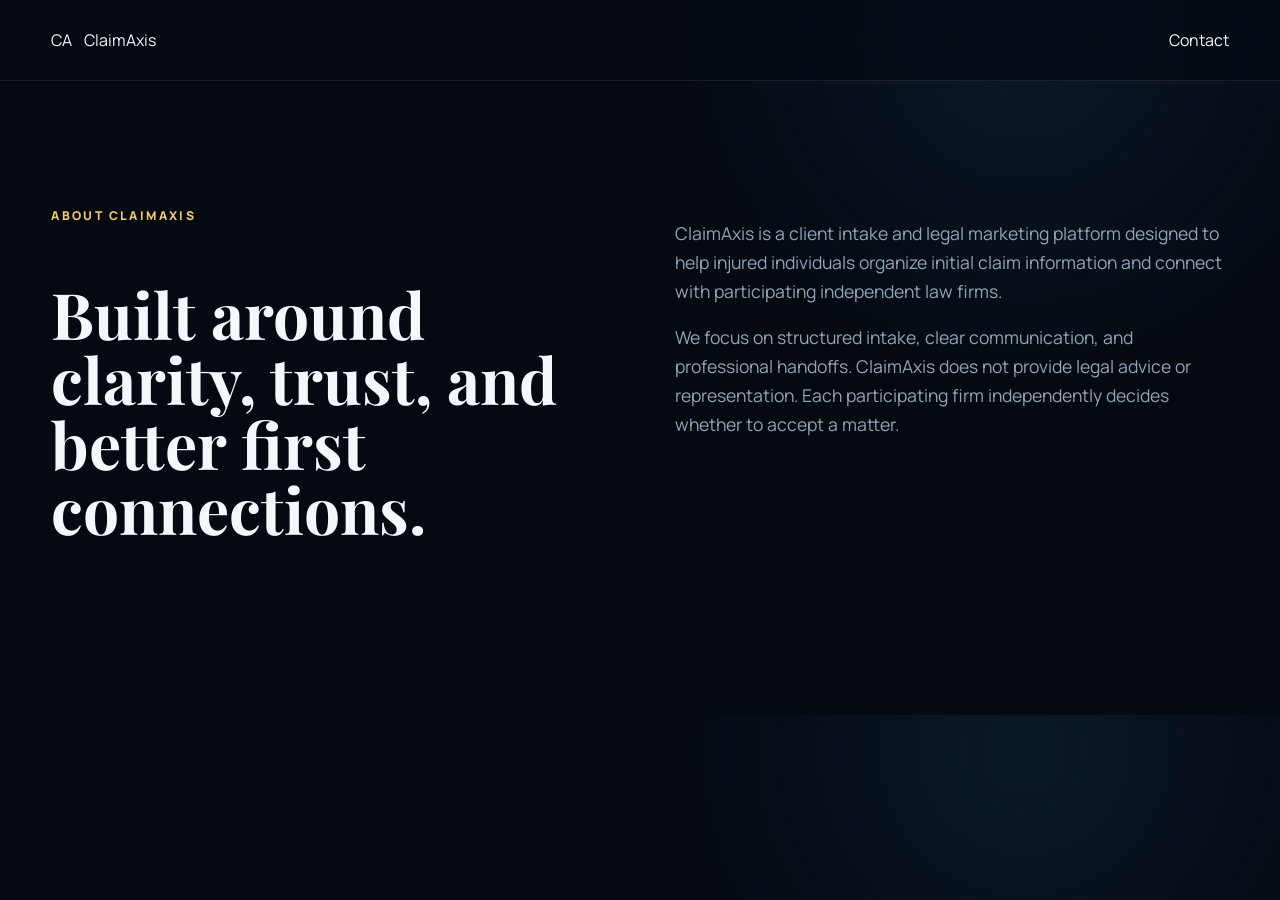
==== about.html @ e6e4d9bd "Add files via upload" ====
<!DOCTYPE html><html lang="en"><head><meta charset="UTF-8"><meta name="viewport" content="width=device-width,initial-scale=1"><title>About | ClaimAxis</title><link rel="icon" href="favicon.svg" type="image/svg+xml"><link href="https://fonts.googleapis.com/css2?family=Manrope:wght@400;500;600;700;800&family=Playfair+Display:wght@600;700&display=swap" rel="stylesheet"><link rel="stylesheet" href="styles.css"></head><body class="inner"><div class="noise"></div><header class="header"><div class="container nav"><a class="brand" href="index.html"><span class="brand-mark">CA</span><span class="brand-name">Claim<span>Axis</span></span></a><div class="nav-actions"><a class="pill" href="contact.html">Contact</a></div></div></header><main><section class="about-hero"><div class="container about-layout"><div class="reveal"><span class="eyebrow">ABOUT CLAIMAXIS</span><h1>Built around clarity, trust, and better first connections.</h1></div><div class="reveal delay-1"><p>ClaimAxis is a client intake and legal marketing platform designed to help injured individuals organize initial claim information and connect with participating independent law firms.</p><p>We focus on structured intake, clear communication, and professional handoffs. ClaimAxis does not provide legal advice or representation. Each participating firm independently decides whether to accept a matter.</p></div></div></section></main><script src="main.js"></script></body></html>
---- styles.css ----
:root{
  --bg:#050a11;
  --bg2:#08131f;
  --panel:#0c1c2d;
  --panel2:#10263d;
  --gold:#c99b45;
  --gold2:#efc979;
  --text:#f4f7fb;
  --muted:#91a4b7;
  --line:rgba(255,255,255,.09);
  --green:#6dd2a4;
  --blue:#6db2ff;
  --purple:#d3a1ff;
}
*{box-sizing:border-box}
html{scroll-behavior:smooth}
body{margin:0;background:var(--bg);color:var(--text);font-family:Manrope,Arial,sans-serif;line-height:1.65;overflow-x:hidden}
a{text-decoration:none;color:inherit}
button,input,select,textarea{font:inherit}
.container{width:min(1180px,92%);margin:auto}
.page-noise{position:fixed;inset:0;pointer-events:none;opacity:.035;z-index:100;background-image:url("data:image/svg+xml,%3Csvg viewBox='0 0 160 160' xmlns='http://www.w3.org/2000/svg'%3E%3Cfilter id='n'%3E%3CfeTurbulence type='fractalNoise' baseFrequency='.8' numOctaves='4' stitchTiles='stitch'/%3E%3C/filter%3E%3Crect width='100%25' height='100%25' filter='url(%23n)' opacity='.75'/%3E%3C/svg%3E")}
.site-header{position:sticky;top:0;z-index:50;background:rgba(5,10,17,.72);backdrop-filter:blur(18px);border-bottom:1px solid var(--line)}
.nav{height:80px;display:flex;align-items:center;justify-content:space-between;gap:24px}
.brand{display:flex;align-items:center;gap:12px}
.brand-symbol{width:44px;height:44px;border-radius:13px;display:grid;place-items:center;background:linear-gradient(145deg,#1b3757,#091521);border:1px solid rgba(239,201,121,.28);color:var(--gold2);font-weight:800;letter-spacing:-1px;box-shadow:0 12px 28px rgba(0,0,0,.3)}
.brand-word{font-size:1.35rem;font-weight:800;letter-spacing:-.6px}
.brand-word span{color:var(--gold2)}
.desktop-nav{display:flex;gap:28px;color:#c4cfdb;font-weight:600}
.desktop-nav a:hover,.text-link:hover{color:var(--gold2)}
.nav-actions{display:flex;align-items:center;gap:18px}
.text-link{color:#cbd5df;font-weight:700}
.pill-btn{padding:11px 17px;border:1px solid rgba(239,201,121,.42);border-radius:999px;color:var(--gold2);font-weight:800}
.hero-v3{position:relative;min-height:850px;display:flex;align-items:center;overflow:hidden;background:
linear-gradient(90deg,rgba(5,10,17,.98),rgba(5,10,17,.74)),
radial-gradient(circle at 78% 18%,rgba(38,91,144,.3),transparent 30%),
radial-gradient(circle at 18% 85%,rgba(201,155,69,.12),transparent 24%)}
.hero-mesh{position:absolute;inset:0;opacity:.18;background-image:linear-gradient(rgba(255,255,255,.03) 1px,transparent 1px),linear-gradient(90deg,rgba(255,255,255,.03) 1px,transparent 1px);background-size:80px 80px;mask-image:linear-gradient(to bottom,black,transparent 90%)}
.hero-line{position:absolute;border-radius:50%;border:1px solid rgba(239,201,121,.12)}
.line-1{width:700px;height:700px;right:-180px;top:70px}
.line-2{width:460px;height:460px;right:-60px;top:190px}
.hero-layout{position:relative;z-index:2;display:grid;grid-template-columns:1.05fr .95fr;gap:65px;align-items:center;padding:100px 0}
.eyebrow{font-size:.76rem;font-weight:800;letter-spacing:2.4px;color:var(--gold2)}
.hero-content h1,.lead-copy h1,.review-copy h1{font-family:"Playfair Display",serif;font-size:clamp(3.6rem,6.5vw,6.4rem);line-height:.98;letter-spacing:-2px;margin:14px 0 26px}
.hero-content p,.lead-copy p,.review-copy p{font-size:1.15rem;color:#b8c6d4;max-width:760px}
.hero-buttons{display:flex;gap:14px;flex-wrap:wrap;margin:30px 0}
.btn{display:inline-flex;align-items:center;justify-content:center;border:0;border-radius:12px;padding:15px 22px;font-weight:800;cursor:pointer;transition:.25s}
.btn:hover{transform:translateY(-3px)}
.btn.gold{background:linear-gradient(135deg,var(--gold),var(--gold2));color:#122035;box-shadow:0 12px 30px rgba(201,155,69,.2)}
.btn.outline{background:rgba(255,255,255,.03);border:1px solid rgba(255,255,255,.14);color:#fff}
.btn.back{background:rgba(255,255,255,.05);color:#d8e2ec}
.full{width:100%}
.hero-trust{display:flex;gap:28px;flex-wrap:wrap;color:#8295a8;font-size:.86rem}
.hero-trust span:before{content:"•";color:var(--gold2);margin-right:8px}
.hero-product{position:relative;min-height:520px;display:grid;place-items:center}
.product-shell{width:min(540px,100%);border-radius:24px;overflow:hidden;background:linear-gradient(180deg,rgba(16,40,65,.96),rgba(7,20,35,.98));border:1px solid rgba(255,255,255,.11);box-shadow:0 45px 100px rgba(0,0,0,.45)}
.product-topbar{display:flex;align-items:center;gap:10px;padding:15px 18px;border-bottom:1px solid var(--line)}
.dot-group{display:flex;gap:6px}.dot-group i{width:8px;height:8px;border-radius:50%;background:#50667c}
.product-topbar span{color:#7f92a5;font-size:.85rem}.product-topbar b{margin-left:auto;font-size:.72rem;color:var(--green);background:rgba(109,210,164,.1);padding:5px 8px;border-radius:999px}
.product-body{padding:24px}
.metric-row{display:grid;grid-template-columns:repeat(3,1fr);gap:12px}
.metric-row article{padding:17px;border:1px solid var(--line);border-radius:14px;background:rgba(255,255,255,.025)}
.metric-row small{display:block;color:#7d91a5}.metric-row strong{display:block;font-size:1.7rem;margin:3px 0}.metric-row span{font-size:.74rem;color:var(--green)}
.chart-panel{margin-top:18px;padding:18px;border:1px solid var(--line);border-radius:14px;background:rgba(255,255,255,.02)}
.chart-head{display:flex;justify-content:space-between;align-items:start}.chart-head small,.chart-head strong{display:block}.chart-head small{color:#7d91a5}.badge{font-size:.7rem;color:var(--gold2);background:rgba(201,155,69,.1);padding:5px 8px;border-radius:999px}
.chart-bars{height:130px;display:flex;align-items:end;gap:10px;margin-top:18px}
.chart-bars i{flex:1;background:linear-gradient(180deg,var(--gold2),rgba(201,155,69,.15));border-radius:8px 8px 2px 2px}
.mini-table{margin-top:18px;border:1px solid var(--line);border-radius:14px;overflow:hidden}
.mini-row{display:grid;grid-template-columns:1.2fr 1fr .8fr;padding:13px 15px;border-bottom:1px solid var(--line);font-size:.86rem}.mini-row:last-child{border-bottom:0}.mini-row.head{background:rgba(255,255,255,.02);color:#6f8397;font-size:.72rem;text-transform:uppercase;letter-spacing:1px}
.status{display:inline-flex;width:max-content;padding:5px 9px;border-radius:999px;font-size:.7rem}.status.blue{background:rgba(109,178,255,.12);color:var(--blue)}.status.gold{background:rgba(239,201,121,.12);color:var(--gold2)}.status.green{background:rgba(109,210,164,.12);color:var(--green)}.status.purple{background:rgba(211,161,255,.12);color:var(--purple)}
.floating-panel{position:absolute;z-index:4;display:flex;align-items:center;gap:12px;padding:14px 17px;border-radius:15px;background:rgba(10,27,45,.9);border:1px solid var(--line);backdrop-filter:blur(16px);box-shadow:0 20px 45px rgba(0,0,0,.35)}
.floating-panel small{display:block;color:#7b8fa3}.floating-panel strong{font-size:.88rem}.fp-1{left:-25px;top:100px}.fp-2{right:-15px;bottom:85px}
.pulse{width:10px;height:10px;border-radius:50%;background:var(--green);box-shadow:0 0 15px var(--green)}.mini-check{width:28px;height:28px;border-radius:50%;display:grid;place-items:center;background:rgba(201,155,69,.13);color:var(--gold2)}
.logo-strip{background:#07111c;border-top:1px solid var(--line);border-bottom:1px solid var(--line)}
.strip-items{display:grid;grid-template-columns:repeat(5,1fr);padding:22px 0}.strip-items span{text-align:center;color:#768a9d;font-size:.74rem;letter-spacing:1.4px;text-transform:uppercase;border-right:1px solid var(--line)}.strip-items span:last-child{border-right:0}
.section{padding:110px 0}
.platform-v3{background:linear-gradient(180deg,#091522,#0b1d2f)}
.process-v3{background:#06101a}
.practice-v3{background:linear-gradient(180deg,#081522,#0b1b2b)}
.section-title{max-width:820px;margin-bottom:55px}.section-title.centered{text-align:center;margin-left:auto;margin-right:auto}.section-title h2,.cta-box h2{font-family:"Playfair Display",serif;font-size:clamp(2.6rem,4.8vw,4.4rem);line-height:1.05;margin:12px 0 18px}.section-title p{color:var(--muted)}
.section-title.split{max-width:none;display:grid;grid-template-columns:1.15fr .85fr;gap:70px;align-items:end}.section-title.split p{margin:0}
.split-paths{display:grid;grid-template-columns:1fr 1fr;gap:24px}
.path-card{position:relative;min-height:430px;border-radius:28px;padding:34px;display:flex;flex-direction:column;justify-content:flex-end;overflow:hidden;border:1px solid var(--line)}
.path-card:before{content:"";position:absolute;inset:0;background:radial-gradient(circle at 75% 5%,rgba(255,255,255,.08),transparent 25%)}
.path-card.injured{background:linear-gradient(145deg,#12304d,#091a2b)}.path-card.firms{background:linear-gradient(145deg,#272118,#111720)}
.path-number{position:absolute;right:30px;top:28px;color:#5f7489}.path-chip{position:absolute;left:30px;top:30px;color:var(--gold2);font-size:.72rem;letter-spacing:2px}.path-card h3{font-family:"Playfair Display",serif;font-size:2.5rem;margin:0 0 12px}.path-card p{color:var(--muted);max-width:540px}.path-card a{color:var(--gold2);font-weight:800;margin-top:15px}.path-card a span{margin-left:5px}
.process-rail{display:grid;grid-template-columns:repeat(4,1fr);gap:18px}.process-rail article{padding:28px;border:1px solid var(--line);border-radius:18px;background:rgba(255,255,255,.02)}.process-rail span{color:var(--gold2);font-size:.72rem;letter-spacing:2px}.process-rail h3{margin:58px 0 10px}.process-rail p{color:var(--muted)}
.practice-cards{display:grid;grid-template-columns:repeat(3,1fr);gap:18px}.practice-cards article{min-height:210px;padding:26px;border:1px solid var(--line);border-radius:18px;background:linear-gradient(180deg,rgba(255,255,255,.025),rgba(255,255,255,.01))}.practice-cards span{color:var(--gold2);font-size:.72rem;letter-spacing:2px}.practice-cards h3{margin:68px 0 8px}.practice-cards p{color:var(--muted);font-size:.92rem}
.final-cta{background:linear-gradient(135deg,#0e2741,#091523)}.cta-box{display:grid;grid-template-columns:1.2fr .8fr;gap:50px;align-items:center}
.site-footer{background:#03070d;border-top:1px solid var(--line);padding:65px 0 22px}.footer-grid{display:grid;grid-template-columns:2fr 1fr 1fr;gap:50px}.footer-grid h4{color:#fff}.footer-grid a{display:block;color:#8396aa;margin:10px 0}.footer-grid p{color:#6f8296;max-width:440px}.footer-bottom{border-top:1px solid var(--line);margin-top:40px;padding-top:18px;display:flex;justify-content:space-between;color:#5f7488;font-size:.85rem}

/* Inner pages */
.inner{background:radial-gradient(circle at 80% 5%,rgba(35,90,144,.18),transparent 28%),#050a11}
.lead-page-v3,.review-page-v3{min-height:100vh}
.lead-hero-v3,.review-hero-v3{position:relative;padding:90px 0}
.lead-glow{position:absolute;width:550px;height:550px;border-radius:50%;background:rgba(37,90,143,.17);filter:blur(100px);right:-150px;top:20px}
.lead-layout,.review-layout{position:relative;display:grid;grid-template-columns:.85fr 1.15fr;gap:65px;align-items:start}
.benefit-list{display:grid;gap:13px;margin:30px 0}.benefit-list div{color:#c0ccd8}.benefit-list span{color:var(--gold2);margin-right:8px}
.contact-card{margin-top:38px;padding:22px;border-left:2px solid var(--gold);background:rgba(255,255,255,.025)}.contact-card small,.contact-card strong,.contact-card a{display:block}.contact-card small{color:#7f93a8}.contact-card a{color:var(--gold2);margin-top:5px}
.form-panel,.wizard-panel{background:linear-gradient(180deg,rgba(15,36,59,.98),rgba(7,22,38,.98));border:1px solid var(--line);border-radius:28px;padding:32px;box-shadow:0 45px 100px rgba(0,0,0,.4)}
.form-kicker{font-size:.72rem;letter-spacing:2px;color:var(--gold2)}.form-panel h2,.form-step h2{font-family:"Playfair Display",serif;font-size:2.25rem;margin:10px 0 24px}
.form-grid{display:grid;grid-template-columns:1fr 1fr;gap:0 15px}
label{display:block;margin-bottom:17px;color:#cbd7e3;font-weight:600}
input,select,textarea{width:100%;margin-top:8px;background:#081726;border:1px solid rgba(255,255,255,.11);color:#fff;border-radius:12px;padding:14px}
input:focus,select:focus,textarea:focus{outline:3px solid rgba(201,155,69,.14);border-color:var(--gold)}
.fine-print{font-size:.76rem;color:#708397}
.success-box{display:none;text-align:center;padding:44px 10px}.success-box>div{width:68px;height:68px;border-radius:50%;display:grid;place-items:center;background:rgba(109,210,164,.12);color:var(--green);font-size:2rem;margin:auto}
.wizard-top{display:flex;justify-content:space-between;align-items:start}.wizard-top small{display:block;color:#7f93a8}.wizard-top strong{display:block}.wizard-top>span{color:var(--gold2);font-weight:800}
.progress{height:8px;background:rgba(255,255,255,.06);border-radius:999px;margin:15px 0 28px;overflow:hidden}.progress i{display:block;height:100%;width:14%;background:linear-gradient(90deg,var(--gold),var(--gold2));transition:.3s}
.form-step{display:none}.form-step.active{display:block}
.choice-grid{display:grid;grid-template-columns:repeat(2,1fr);gap:14px}.choice-grid.two{grid-template-columns:repeat(2,1fr)}.choice-grid input{position:absolute;opacity:0}.choice-grid span{display:block;padding:16px;border:1px solid var(--line);border-radius:13px;text-align:center;background:rgba(255,255,255,.02);cursor:pointer;font-weight:700}.choice-grid input:checked+span{border-color:var(--gold);background:rgba(201,155,69,.11);color:var(--gold2)}
.consent{display:flex;gap:10px;color:#aebdcc;font-size:.9rem}.consent input{width:auto;margin-top:5px}
.wizard-actions{display:flex;justify-content:space-between;gap:12px;margin-top:22px}#prevBtn{visibility:hidden}#submitBtn{display:none;margin-left:auto}

/* Dashboard */
.dashboard{display:grid;grid-template-columns:250px 1fr;min-height:100vh;background:#06101a}
.sidebar{padding:28px 22px;border-right:1px solid var(--line);background:#081522}.sidebar nav{display:grid;gap:8px;margin-top:50px}.sidebar nav a{padding:12px 14px;border-radius:10px;color:#8498ac}.sidebar nav a.active,.sidebar nav a:hover{background:rgba(255,255,255,.05);color:#fff}
.dash-main{padding:38px}.dash-header{display:flex;justify-content:space-between;align-items:center}.dash-header small{color:var(--gold2);letter-spacing:2px}.dash-header h1{margin:5px 0}
.dash-stats{display:grid;grid-template-columns:repeat(4,1fr);gap:16px;margin:30px 0}.dash-stats article{padding:22px;border:1px solid var(--line);border-radius:16px;background:#0b1d30}.dash-stats small,.dash-stats span{display:block;color:#7d92a6}.dash-stats strong{display:block;font-size:2rem;margin:5px 0}
.dash-content{display:grid;grid-template-columns:1.4fr .6fr;gap:18px}.activity-card,.territory-card,.lead-card{padding:24px;border:1px solid var(--line);border-radius:18px;background:#0a1a2b}.dash-card-head{display:flex;justify-content:space-between;align-items:start}.dash-card-head small{color:var(--gold2);letter-spacing:1.5px}.dash-card-head h2{margin:4px 0}.dash-card-head>span{color:#7c91a5}
.big-chart{height:230px;display:flex;align-items:end;gap:14px;margin-top:20px}.big-chart i{flex:1;background:linear-gradient(180deg,var(--gold2),rgba(201,155,69,.12));border-radius:9px 9px 2px 2px}
.territory-list{display:grid;gap:18px;margin-top:25px}.territory-list div{display:flex;justify-content:space-between;padding-bottom:14px;border-bottom:1px solid var(--line)}.territory-list span{color:#8da1b5}.territory-list strong{color:var(--gold2)}
.lead-card{margin-top:18px}.dash-card-head button{background:transparent;border:1px solid var(--line);color:#fff;padding:9px 13px;border-radius:9px}.dash-table{margin-top:15px}.dash-row{display:grid;grid-template-columns:1.2fr 1fr 1fr .8fr .8fr;padding:14px;border-bottom:1px solid var(--line)}.dash-row.head{color:#74899e;font-size:.78rem;text-transform:uppercase;letter-spacing:1px}

/* Motion */
.reveal{opacity:0;transform:translateY(22px);transition:opacity .8s ease,transform .8s ease}.reveal.visible{opacity:1;transform:none}.delay-1{transition-delay:.12s}.delay-2{transition-delay:.24s}.delay-3{transition-delay:.36s}

@media(max-width:900px){
  .desktop-nav{display:none}
  .hero-layout,.lead-layout,.review-layout,.cta-box,.section-title.split{grid-template-columns:1fr}
  .split-paths,.process-rail,.practice-cards{grid-template-columns:repeat(2,1fr)}
  .strip-items{grid-template-columns:repeat(2,1fr)}
  .hero-product{margin-top:20px}
  .dashboard{grid-template-columns:1fr}.sidebar{display:none}.dash-stats{grid-template-columns:repeat(2,1fr)}.dash-content{grid-template-columns:1fr}
}
@media(max-width:620px){
  .nav-actions .text-link{display:none}
  .hero-v3{min-height:auto}.hero-layout{padding-top:70px}
  .hero-content h1,.lead-copy h1,.review-copy h1{font-size:3.15rem}
  .hero-buttons .btn{width:100%}
  .split-paths,.process-rail,.practice-cards,.form-grid,.choice-grid,.choice-grid.two,.footer-grid,.dash-stats{grid-template-columns:1fr}
  .strip-items{grid-template-columns:1fr}.strip-items span{border-right:0;border-bottom:1px solid var(--line);padding:10px}
  .floating-panel{display:none}
  .metric-row{grid-template-columns:1fr}
  .footer-bottom{flex-direction:column;gap:8px}
  .dash-main{padding:20px}.dash-row{grid-template-columns:1.2fr 1fr .8fr}.dash-row span:nth-child(3),.dash-row span:nth-child(5){display:none}
}


/* V4 refinements */
body{background:#050a11}
.cursor-glow{position:fixed;width:260px;height:260px;border-radius:50%;background:rgba(68,129,190,.08);filter:blur(70px);pointer-events:none;z-index:0;transform:translate(-50%,-50%)}
.header{position:sticky;top:0;z-index:50;background:rgba(5,10,17,.72);backdrop-filter:blur(18px);border-bottom:1px solid var(--line)}
.hero{position:relative;min-height:860px;display:flex;align-items:center;overflow:hidden;background:linear-gradient(90deg,rgba(5,10,17,.99),rgba(5,10,17,.76)),radial-gradient(circle at 78% 18%,rgba(38,91,144,.32),transparent 30%),radial-gradient(circle at 18% 85%,rgba(201,155,69,.13),transparent 24%)}
.hero-grid-bg{position:absolute;inset:0;opacity:.16;background-image:linear-gradient(rgba(255,255,255,.03) 1px,transparent 1px),linear-gradient(90deg,rgba(255,255,255,.03) 1px,transparent 1px);background-size:76px 76px;mask-image:linear-gradient(to bottom,black,transparent 90%)}
.orb{position:absolute;border-radius:50%;filter:blur(95px)}.orb-a{width:520px;height:520px;background:rgba(35,90,144,.22);right:-120px;top:90px}.orb-b{width:350px;height:350px;background:rgba(201,155,69,.1);left:-110px;bottom:30px}
.hero-layout{position:relative;z-index:2;display:grid;grid-template-columns:1.05fr .95fr;gap:70px;align-items:center;padding:110px 0}
.dashboard-preview{width:min(550px,100%);border-radius:26px;overflow:hidden;background:linear-gradient(180deg,rgba(16,40,65,.97),rgba(7,20,35,.99));border:1px solid rgba(255,255,255,.12);box-shadow:0 50px 110px rgba(0,0,0,.48)}
.preview-top{display:flex;align-items:center;gap:10px;padding:16px 18px;border-bottom:1px solid var(--line)}.preview-dots{display:flex;gap:6px}.preview-dots i{width:8px;height:8px;border-radius:50%;background:#53687d}.preview-top span{color:#8093a6;font-size:.84rem}.preview-top b{margin-left:auto;color:var(--green);font-size:.7rem;background:rgba(109,210,164,.1);padding:5px 8px;border-radius:999px}
.preview-body{padding:24px}.stats{display:grid;grid-template-columns:repeat(3,1fr);gap:12px}.stats article{padding:17px;border:1px solid var(--line);border-radius:14px;background:rgba(255,255,255,.025)}.stats small{display:block;color:#7d91a5}.stats strong{display:block;font-size:1.75rem;margin:3px 0}.stats span{font-size:.72rem;color:var(--green)}
.analytics-card{margin-top:18px;padding:18px;border:1px solid var(--line);border-radius:14px;background:rgba(255,255,255,.02)}.analytics-head{display:flex;justify-content:space-between}.analytics-head small,.analytics-head strong{display:block}.analytics-head small{color:#7d91a5}.analytics-head span{color:var(--gold2);font-size:.7rem;background:rgba(201,155,69,.1);padding:5px 8px;border-radius:999px}
.bars{height:130px;display:flex;align-items:end;gap:10px;margin-top:18px}.bars i{flex:1;background:linear-gradient(180deg,var(--gold2),rgba(201,155,69,.15));border-radius:8px 8px 2px 2px;animation:barRise 1.1s ease both}
@keyframes barRise{from{height:0}}
.preview-table{margin-top:18px;border:1px solid var(--line);border-radius:14px;overflow:hidden}.p-row{display:grid;grid-template-columns:1.2fr 1fr .8fr;padding:13px 15px;border-bottom:1px solid var(--line);font-size:.85rem}.p-row:last-child{border-bottom:0}.p-row.head{background:rgba(255,255,255,.02);color:#6f8397;font-size:.7rem;text-transform:uppercase;letter-spacing:1px}
.trust-strip{background:#07111c;border-top:1px solid var(--line);border-bottom:1px solid var(--line)}.trust-grid{display:grid;grid-template-columns:repeat(5,1fr);padding:22px 0}.trust-grid span{text-align:center;color:#768a9d;font-size:.72rem;letter-spacing:1.3px;text-transform:uppercase;border-right:1px solid var(--line)}.trust-grid span:last-child{border-right:0}
.proof-section{background:#06101a}.proof-grid{display:grid;grid-template-columns:1fr 1fr;gap:60px;align-items:center}.proof-copy h2{font-family:"Playfair Display",serif;font-size:clamp(2.5rem,4vw,4rem);line-height:1.05}.proof-copy p{color:var(--muted);margin-bottom:28px}.proof-stack{display:grid;grid-template-columns:1fr 1fr;gap:16px}.proof-stack article{padding:24px;border:1px solid var(--line);border-radius:18px;background:linear-gradient(180deg,rgba(255,255,255,.03),rgba(255,255,255,.015))}.proof-stack small{display:block;color:#7e92a6}.proof-stack strong{display:block;margin-top:7px}
.about-hero,.contact-hero{padding:120px 0;min-height:70vh;display:flex;align-items:center}.about-layout,.contact-layout{display:grid;grid-template-columns:1fr 1fr;gap:70px}.about-layout h1,.contact-layout h1{font-family:"Playfair Display",serif;font-size:clamp(3rem,5vw,5.3rem);line-height:1.02}.about-layout p,.contact-layout p{color:var(--muted);font-size:1.1rem}.contact-panel{padding:30px;border:1px solid var(--line);border-radius:20px;background:linear-gradient(180deg,rgba(255,255,255,.035),rgba(255,255,255,.015))}.contact-panel small,.contact-panel strong,.contact-panel a{display:block}.contact-panel a{font-size:1.25rem;color:var(--gold2);margin-top:6px}.contact-panel hr{border:0;border-top:1px solid var(--line);margin:25px 0}
@media(max-width:900px){.hero-layout,.proof-grid,.about-layout,.contact-layout{grid-template-columns:1fr}.proof-stack{grid-template-columns:1fr 1fr}}
@media(max-width:620px){.trust-grid{grid-template-columns:1fr}.trust-grid span{border-right:0;border-bottom:1px solid var(--line);padding:10px}.stats{grid-template-columns:1fr}.proof-stack{grid-template-columns:1fr}}
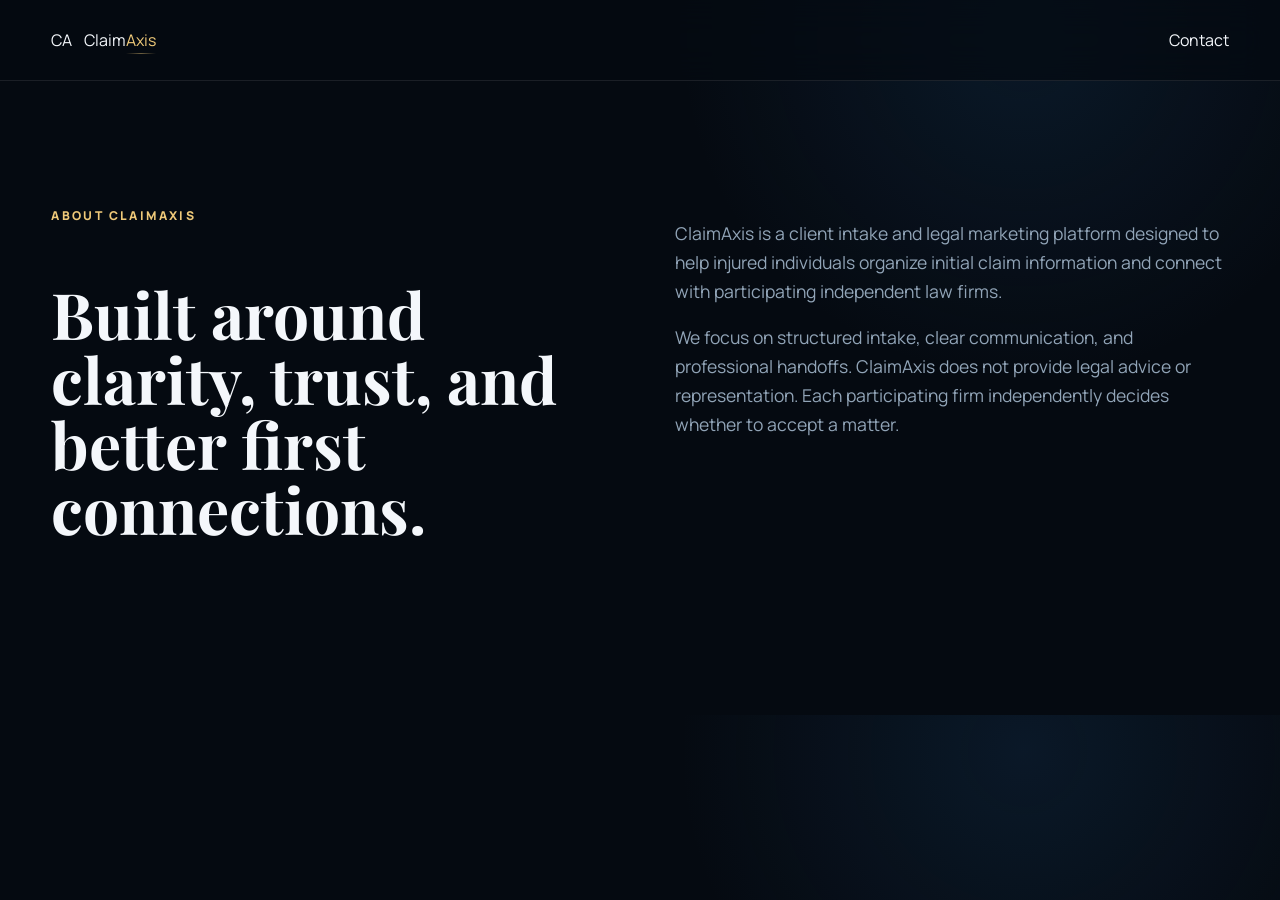
==== commit 37b83208: "Add files via upload" ====
--- a/about.html
+++ b/about.html
@@ -1 +1,16 @@
-<!DOCTYPE html><html lang="en"><head><meta charset="UTF-8"><meta name="viewport" content="width=device-width,initial-scale=1"><title>About | ClaimAxis</title><link rel="icon" href="favicon.svg" type="image/svg+xml"><link href="https://fonts.googleapis.com/css2?family=Manrope:wght@400;500;600;700;800&family=Playfair+Display:wght@600;700&display=swap" rel="stylesheet"><link rel="stylesheet" href="styles.css"></head><body class="inner"><div class="noise"></div><header class="header"><div class="container nav"><a class="brand" href="index.html"><span class="brand-mark">CA</span><span class="brand-name">Claim<span>Axis</span></span></a><div class="nav-actions"><a class="pill" href="contact.html">Contact</a></div></div></header><main><section class="about-hero"><div class="container about-layout"><div class="reveal"><span class="eyebrow">ABOUT CLAIMAXIS</span><h1>Built around clarity, trust, and better first connections.</h1></div><div class="reveal delay-1"><p>ClaimAxis is a client intake and legal marketing platform designed to help injured individuals organize initial claim information and connect with participating independent law firms.</p><p>We focus on structured intake, clear communication, and professional handoffs. ClaimAxis does not provide legal advice or representation. Each participating firm independently decides whether to accept a matter.</p></div></div></section></main><script src="main.js"></script></body></html>+<!DOCTYPE html><html lang="en"><head><meta charset="UTF-8"><meta name="viewport" content="width=device-width,initial-scale=1"><title>About | ClaimAxis</title><link rel="icon" href="favicon.svg" type="image/svg+xml"><link href="https://fonts.googleapis.com/css2?family=Manrope:wght@400;500;600;700;800&family=Playfair+Display:wght@600;700&display=swap" rel="stylesheet"><link rel="stylesheet" href="styles.css"><!-- Meta Pixel Code -->
+<script>
+!function(f,b,e,v,n,t,s)
+{if(f.fbq)return;n=f.fbq=function(){n.callMethod?
+n.callMethod.apply(n,arguments):n.queue.push(arguments)};
+if(!f._fbq)f._fbq=n;n.push=n;n.loaded=!0;n.version='2.0';
+n.queue=[];t=b.createElement(e);t.async=!0;
+t.src=v;s=b.getElementsByTagName(e)[0];
+s.parentNode.insertBefore(t,s)}(window, document,'script',
+'https://connect.facebook.net/en_US/fbevents.js');
+fbq('init','3278537975653193');
+fbq('track','PageView');
+</script>
+<noscript><img height="1" width="1" style="display:none" src="https://www.facebook.com/tr?id=3278537975653193&ev=PageView&noscript=1"/></noscript>
+<!-- End Meta Pixel Code -->
+</head><body class="inner"><div class="noise"></div><header class="header"><div class="container nav"><a class="brand" href="index.html"><span class="brand-mark">CA</span><span class="brand-name">Claim<span>Axis</span></span></a><div class="nav-actions"><a class="pill" href="contact.html">Contact</a></div></div></header><main><section class="about-hero"><div class="container about-layout"><div class="reveal"><span class="eyebrow">ABOUT CLAIMAXIS</span><h1>Built around clarity, trust, and better first connections.</h1></div><div class="reveal delay-1"><p>ClaimAxis is a client intake and legal marketing platform designed to help injured individuals organize initial claim information and connect with participating independent law firms.</p><p>We focus on structured intake, clear communication, and professional handoffs. ClaimAxis does not provide legal advice or representation. Each participating firm independently decides whether to accept a matter.</p></div></div></section></main><script src="main.js"></script></body></html>
--- a/styles.css
+++ b/styles.css
@@ -167,3 +167,870 @@
 .about-hero,.contact-hero{padding:120px 0;min-height:70vh;display:flex;align-items:center}.about-layout,.contact-layout{display:grid;grid-template-columns:1fr 1fr;gap:70px}.about-layout h1,.contact-layout h1{font-family:"Playfair Display",serif;font-size:clamp(3rem,5vw,5.3rem);line-height:1.02}.about-layout p,.contact-layout p{color:var(--muted);font-size:1.1rem}.contact-panel{padding:30px;border:1px solid var(--line);border-radius:20px;background:linear-gradient(180deg,rgba(255,255,255,.035),rgba(255,255,255,.015))}.contact-panel small,.contact-panel strong,.contact-panel a{display:block}.contact-panel a{font-size:1.25rem;color:var(--gold2);margin-top:6px}.contact-panel hr{border:0;border-top:1px solid var(--line);margin:25px 0}
 @media(max-width:900px){.hero-layout,.proof-grid,.about-layout,.contact-layout{grid-template-columns:1fr}.proof-stack{grid-template-columns:1fr 1fr}}
 @media(max-width:620px){.trust-grid{grid-template-columns:1fr}.trust-grid span{border-right:0;border-bottom:1px solid var(--line);padding:10px}.stats{grid-template-columns:1fr}.proof-stack{grid-template-columns:1fr}}
+
+
+/* =========================
+   V5 MOBILE-FIRST REFINEMENTS
+   ========================= */
+.menu-toggle{
+  display:none;
+  width:44px;
+  height:44px;
+  padding:10px;
+  border:1px solid var(--line);
+  border-radius:12px;
+  background:rgba(255,255,255,.035);
+  cursor:pointer;
+}
+.menu-toggle span{
+  display:block;
+  height:2px;
+  margin:5px 0;
+  background:#fff;
+  border-radius:99px;
+  transition:.25s ease;
+}
+.menu-toggle.active span:nth-child(1){transform:translateY(7px) rotate(45deg)}
+.menu-toggle.active span:nth-child(2){opacity:0}
+.menu-toggle.active span:nth-child(3){transform:translateY(-7px) rotate(-45deg)}
+
+.mobile-menu{
+  position:fixed;
+  top:80px;
+  left:0;
+  right:0;
+  z-index:49;
+  padding:18px 4% 24px;
+  background:rgba(5,10,17,.98);
+  backdrop-filter:blur(20px);
+  border-bottom:1px solid var(--line);
+  transform:translateY(-120%);
+  opacity:0;
+  pointer-events:none;
+  transition:.3s ease;
+}
+.mobile-menu.open{
+  transform:translateY(0);
+  opacity:1;
+  pointer-events:auto;
+}
+.mobile-menu>a{
+  display:block;
+  padding:15px 4px;
+  border-bottom:1px solid var(--line);
+  color:#dce5ee;
+  font-weight:700;
+}
+.mobile-menu-actions{
+  display:grid;
+  grid-template-columns:1fr 1fr;
+  gap:12px;
+  margin-top:18px;
+}
+
+@media(max-width:900px){
+  .nav{height:72px}
+  .header{min-height:72px}
+  .mobile-menu{top:72px}
+  .nav-links{display:none!important}
+  .menu-toggle{display:block}
+  .desktop-pill{display:none}
+  .brand-word{font-size:1.15rem}
+  .brand-mark{width:40px;height:40px}
+
+  .hero{min-height:auto}
+  .hero-layout{
+    grid-template-columns:1fr;
+    gap:42px;
+    padding:76px 0 72px;
+  }
+  .hero-copy{
+    text-align:left;
+  }
+  .hero-copy h1{
+    font-size:clamp(3rem,11vw,4.8rem);
+    line-height:1.02;
+    letter-spacing:-1.4px;
+  }
+  .hero-copy p{
+    font-size:1.05rem;
+    line-height:1.75;
+  }
+  .hero-product{
+    min-height:auto;
+    width:100%;
+  }
+  .dashboard-preview{
+    width:100%;
+    transform:none;
+  }
+  .float-card{display:none!important}
+
+  .trust-row{
+    display:grid;
+    grid-template-columns:1fr;
+    gap:8px;
+    margin-top:22px;
+  }
+  .trust-row span{
+    display:flex;
+    align-items:center;
+  }
+  .hero-actions{
+    display:grid;
+    grid-template-columns:1fr 1fr;
+    width:100%;
+  }
+  .hero-actions .btn{width:100%}
+
+  .section{padding:82px 0}
+  .paths,
+  .process,
+  .practice-grid,
+  .proof-grid,
+  .cta-box,
+  .footer-grid{
+    grid-template-columns:1fr!important;
+  }
+  .path-card{min-height:360px}
+  .section-heading.split{
+    grid-template-columns:1fr!important;
+    gap:18px;
+  }
+  .proof-stack{grid-template-columns:1fr 1fr}
+  .cta-box{gap:24px}
+  .cta-box .hero-actions{margin:0}
+}
+
+@media(max-width:620px){
+  .container{width:min(92%, 680px)}
+  .nav-actions .text-link{display:none}
+  .hero-layout{padding-top:56px}
+  .hero-copy h1{
+    font-size:2.85rem;
+    line-height:1.05;
+    margin-top:16px;
+  }
+  .eyebrow{
+    font-size:.68rem;
+    letter-spacing:2px;
+  }
+  .hero-actions{
+    grid-template-columns:1fr;
+  }
+  .hero-actions .btn{
+    min-height:58px;
+    font-size:1rem;
+  }
+  .trust-row{
+    font-size:.92rem;
+    line-height:1.5;
+  }
+
+  .preview-body{padding:16px}
+  .preview-top{padding:13px 14px}
+  .preview-top span{font-size:.75rem}
+  .stats{grid-template-columns:repeat(3,1fr)!important;gap:8px}
+  .stats article{padding:12px 9px}
+  .stats small{font-size:.66rem}
+  .stats strong{font-size:1.35rem}
+  .stats span{font-size:.6rem}
+  .analytics-card{padding:14px}
+  .bars{height:105px;gap:7px}
+  .p-row{font-size:.72rem;padding:11px 10px}
+  .p-row.head{font-size:.62rem}
+
+  .trust-grid{grid-template-columns:1fr 1fr!important}
+  .trust-grid span{
+    border-bottom:1px solid var(--line);
+    border-right:0!important;
+    padding:13px 6px;
+    font-size:.63rem;
+  }
+
+  .section-heading h2,
+  .cta-box h2,
+  .proof-copy h2{
+    font-size:2.35rem;
+  }
+  .path-card{
+    min-height:325px;
+    padding:26px;
+  }
+  .path-card h3{font-size:2rem}
+  .process article{min-height:220px}
+  .practice-grid article{min-height:190px}
+  .proof-stack{grid-template-columns:1fr}
+  .mobile-menu-actions{grid-template-columns:1fr}
+  .footer-bottom{flex-direction:column;gap:8px}
+}
+
+
+/* =========================
+   V6 SAAS EXPERIENCE
+   ========================= */
+.logo-premium{
+  position:relative;
+  display:flex;
+  align-items:center;
+  justify-content:center;
+  gap:1px;
+  overflow:hidden;
+}
+.logo-premium b{font-size:.72rem;letter-spacing:-1px}
+.axis-line{
+  position:absolute;
+  width:2px;
+  height:28px;
+  background:linear-gradient(180deg,transparent,var(--gold2),transparent);
+  transform:rotate(22deg);
+  opacity:.8;
+}
+.hero-v6:after{
+  content:"";
+  position:absolute;
+  inset:auto 0 0;
+  height:160px;
+  background:linear-gradient(transparent,#07111c);
+  pointer-events:none;
+}
+.moving-beam{
+  position:absolute;
+  width:420px;
+  height:1px;
+  background:linear-gradient(90deg,transparent,rgba(239,201,121,.5),transparent);
+  filter:blur(.2px);
+  opacity:.3;
+  animation:beamMove 10s linear infinite;
+}
+.beam-a{top:27%;left:-20%;transform:rotate(-8deg)}
+.beam-b{bottom:24%;right:-20%;transform:rotate(10deg);animation-delay:-4s}
+@keyframes beamMove{
+  0%{transform:translateX(-10%) rotate(-8deg)}
+  50%{transform:translateX(160%) rotate(-8deg)}
+  100%{transform:translateX(-10%) rotate(-8deg)}
+}
+.dashboard-preview-v6{transform:perspective(1200px) rotateY(-5deg) rotateX(1deg)}
+.live-feed{
+  margin-top:18px;
+  padding:17px;
+  border:1px solid var(--line);
+  border-radius:14px;
+  background:rgba(255,255,255,.02);
+}
+.feed-head{display:flex;justify-content:space-between;align-items:start;margin-bottom:12px}
+.feed-head small,.feed-head strong{display:block}
+.feed-head small{color:#73889d}
+.demo-pill{font-size:.65rem;color:var(--gold2);padding:5px 8px;border-radius:999px;background:rgba(201,155,69,.1)}
+.feed-list{display:grid;gap:8px}
+.feed-item{
+  display:grid;
+  grid-template-columns:auto 1fr auto;
+  gap:10px;
+  align-items:center;
+  padding:10px;
+  border-radius:10px;
+  background:rgba(255,255,255,.018);
+  opacity:.55;
+  transition:.3s;
+}
+.feed-item.active{opacity:1;background:rgba(255,255,255,.045)}
+.feed-item small{display:block;color:#7c90a4;font-size:.72rem}
+.feed-item strong{font-size:.78rem}
+.feed-item time{font-size:.68rem;color:#6f8397}
+.feed-dot{width:9px;height:9px;border-radius:50%}
+.feed-dot.blue{background:var(--blue);box-shadow:0 0 12px var(--blue)}
+.feed-dot.gold{background:var(--gold2);box-shadow:0 0 12px var(--gold2)}
+.feed-dot.green{background:var(--green);box-shadow:0 0 12px var(--green)}
+
+.command-section{background:linear-gradient(180deg,#07111c,#091725)}
+.command-grid{display:grid;grid-template-columns:.8fr 1.2fr;gap:65px;align-items:center}
+.command-copy h2{
+  font-family:"Playfair Display",serif;
+  font-size:clamp(2.6rem,4.7vw,4.5rem);
+  line-height:1.05;
+  margin:12px 0 18px;
+}
+.command-copy>p{color:var(--muted);font-size:1.05rem}
+.command-points{display:grid;gap:12px;margin-top:28px}
+.command-points div{
+  display:grid;
+  grid-template-columns:auto 1fr;
+  gap:0 14px;
+  padding:16px;
+  border:1px solid var(--line);
+  border-radius:14px;
+  background:rgba(255,255,255,.02);
+}
+.command-points span{grid-row:1/3;color:var(--gold2);font-size:.72rem;letter-spacing:1px}
+.command-points strong{font-size:.95rem}
+.command-points small{color:#7d91a5}
+
+.command-window{
+  display:grid;
+  grid-template-columns:62px 1fr;
+  border-radius:24px;
+  overflow:hidden;
+  border:1px solid var(--line);
+  background:linear-gradient(180deg,#0d2034,#081522);
+  box-shadow:0 40px 90px rgba(0,0,0,.38);
+}
+.command-sidebar{
+  display:flex;
+  flex-direction:column;
+  align-items:center;
+  gap:20px;
+  padding:18px 0;
+  border-right:1px solid var(--line);
+  background:rgba(255,255,255,.018);
+}
+.command-logo{
+  width:34px;height:34px;border-radius:10px;display:grid;place-items:center;
+  background:linear-gradient(145deg,#173554,#081521);
+  color:var(--gold2);font-size:.68rem;font-weight:800;
+  border:1px solid rgba(239,201,121,.25)
+}
+.command-sidebar i{width:18px;height:18px;border-radius:6px;background:rgba(255,255,255,.06)}
+.command-sidebar i.active{background:rgba(239,201,121,.2);box-shadow:0 0 0 1px rgba(239,201,121,.25)}
+.command-main{padding:23px}
+.command-head{display:flex;justify-content:space-between;align-items:start}
+.command-head small,.command-head strong{display:block}
+.command-head small{color:#758a9f;letter-spacing:1.2px;font-size:.68rem}
+.command-head span{font-size:.68rem;color:var(--gold2);background:rgba(201,155,69,.1);padding:5px 8px;border-radius:999px}
+.command-stats{display:grid;grid-template-columns:repeat(4,1fr);gap:10px;margin:20px 0}
+.command-stats article{padding:13px;border-radius:12px;border:1px solid var(--line);background:rgba(255,255,255,.02)}
+.command-stats small{display:block;color:#75899d;font-size:.68rem}
+.command-stats strong{font-size:1.35rem}
+.command-table{border:1px solid var(--line);border-radius:13px;overflow:hidden}
+.command-row{display:grid;grid-template-columns:1fr 1fr .7fr;padding:12px 13px;border-bottom:1px solid var(--line);font-size:.78rem}
+.command-row:last-child{border-bottom:0}
+.command-row.head{font-size:.65rem;text-transform:uppercase;letter-spacing:1px;color:#71869b;background:rgba(255,255,255,.02)}
+
+.crm-preview-badge{
+  display:inline-flex;
+  margin:8px 0 4px;
+  padding:6px 9px;
+  border-radius:999px;
+  background:rgba(109,178,255,.1);
+  color:var(--blue);
+  font-size:.7rem;
+  font-weight:700;
+}
+.firm-summary{
+  display:grid;
+  grid-template-columns:repeat(3,1fr);
+  gap:8px;
+  margin:18px 0;
+}
+.firm-summary div{
+  padding:12px;
+  border:1px solid var(--line);
+  border-radius:12px;
+  background:rgba(255,255,255,.02);
+}
+.firm-summary small,.firm-summary strong{display:block}
+.firm-summary small{color:#75899d;font-size:.65rem}
+.firm-summary strong{font-size:.77rem;margin-top:3px}
+
+.footer-v6{position:relative;overflow:hidden}
+.footer-v6:before{
+  content:"";
+  position:absolute;
+  width:420px;height:420px;border-radius:50%;
+  background:rgba(35,90,144,.12);
+  filter:blur(100px);
+  right:-180px;top:-180px;
+}
+.footer-badges{display:flex;gap:8px;flex-wrap:wrap;margin-top:16px}
+.footer-badges span{
+  font-size:.68rem;
+  color:#8599ad;
+  border:1px solid var(--line);
+  border-radius:999px;
+  padding:6px 9px;
+}
+
+@media(max-width:900px){
+  .command-grid{grid-template-columns:1fr}
+  .dashboard-preview-v6{transform:none}
+}
+@media(max-width:620px){
+  .command-window{grid-template-columns:48px 1fr}
+  .command-main{padding:15px}
+  .command-stats{grid-template-columns:repeat(2,1fr)}
+  .command-row{grid-template-columns:1fr 1fr .75fr;font-size:.68rem;padding:10px 8px}
+  .firm-summary{grid-template-columns:1fr}
+  .live-feed{padding:13px}
+}
+
+
+/* =========================
+   V7 IDENTITY + HERO REFINEMENT
+   ========================= */
+
+.logo-signature{
+  width:48px;
+  height:48px;
+  border-radius:15px;
+  display:grid;
+  place-items:center;
+  background:
+    linear-gradient(145deg,rgba(28,62,96,.98),rgba(6,18,31,.98));
+  border:1px solid rgba(239,201,121,.28);
+  box-shadow:
+    inset 0 1px 0 rgba(255,255,255,.05),
+    0 14px 32px rgba(0,0,0,.32);
+  overflow:hidden;
+}
+.logo-signature svg{
+  width:34px;
+  height:34px;
+  overflow:visible;
+}
+.logo-signature path{
+  fill:none;
+  stroke:var(--gold2);
+  stroke-width:3.1;
+  stroke-linecap:round;
+  stroke-linejoin:round;
+}
+.logo-signature path:nth-child(2){
+  stroke:rgba(255,255,255,.72);
+  stroke-width:2.2;
+}
+.logo-signature path:nth-child(3){
+  stroke:rgba(239,201,121,.9);
+  stroke-width:2.4;
+}
+
+.brand-lockup{
+  display:grid;
+  line-height:1;
+  gap:5px;
+}
+.brand-lockup .brand-name{
+  font-size:1.32rem;
+  font-weight:800;
+  letter-spacing:-.8px;
+}
+.brand-lockup small{
+  font-size:.54rem;
+  letter-spacing:2.2px;
+  color:#72869a;
+  font-weight:800;
+}
+.brand-name span{
+  position:relative;
+  color:var(--gold2);
+}
+.brand-name span:after{
+  content:"";
+  position:absolute;
+  left:0;
+  right:0;
+  bottom:-3px;
+  height:1px;
+  background:linear-gradient(90deg,transparent,var(--gold2),transparent);
+  opacity:.45;
+}
+
+.hero-title-v7{
+  display:grid;
+  gap:3px;
+  margin:20px 0 25px!important;
+  letter-spacing:0!important;
+}
+.hero-line-small{
+  font-family:Manrope,Arial,sans-serif;
+  font-size:clamp(2.1rem,4.4vw,4.3rem);
+  font-weight:700;
+  line-height:1.08;
+  letter-spacing:-1.5px;
+  color:#f4f7fb;
+}
+.hero-line-serif{
+  font-family:"Playfair Display",Georgia,serif;
+  font-size:clamp(3.7rem,7.4vw,7.3rem);
+  font-weight:600;
+  line-height:.96;
+  letter-spacing:-2.2px;
+  color:#fff;
+  text-wrap:balance;
+}
+.hero-line-accent{
+  width:max-content;
+  max-width:100%;
+  margin-top:10px;
+  font-family:Manrope,Arial,sans-serif;
+  font-size:clamp(1.55rem,3vw,2.8rem);
+  line-height:1.1;
+  font-weight:800;
+  letter-spacing:-.8px;
+  background:linear-gradient(90deg,var(--gold2),#fff1c1 45%,var(--gold));
+  -webkit-background-clip:text;
+  background-clip:text;
+  color:transparent;
+}
+.hero-sub-v7{
+  max-width:670px!important;
+  font-size:1.08rem!important;
+  line-height:1.75!important;
+  color:#aebdcb!important;
+}
+.hero-copy .eyebrow{
+  display:inline-flex;
+  align-items:center;
+  gap:10px;
+}
+.hero-copy .eyebrow:before{
+  content:"";
+  width:30px;
+  height:1px;
+  background:linear-gradient(90deg,var(--gold2),transparent);
+}
+
+@media(max-width:900px){
+  .brand-lockup small{display:none}
+  .logo-signature{width:44px;height:44px}
+  .brand-lockup .brand-name{font-size:1.2rem}
+
+  .hero-title-v7{
+    gap:5px;
+    margin-top:18px!important;
+  }
+  .hero-line-small{
+    font-size:2rem;
+    line-height:1.1;
+  }
+  .hero-line-serif{
+    font-size:3.45rem;
+    line-height:.98;
+    letter-spacing:-1.4px;
+  }
+  .hero-line-accent{
+    font-size:1.55rem;
+    margin-top:8px;
+  }
+}
+
+@media(max-width:620px){
+  .logo-signature{
+    width:42px;
+    height:42px;
+    border-radius:13px;
+  }
+  .logo-signature svg{width:30px;height:30px}
+  .brand-lockup .brand-name{font-size:1.14rem}
+
+  .hero-copy .eyebrow{
+    font-size:.65rem;
+    letter-spacing:1.8px;
+  }
+  .hero-title-v7{
+    margin:20px 0 22px!important;
+  }
+  .hero-line-small{
+    font-size:1.7rem;
+    line-height:1.12;
+    letter-spacing:-.8px;
+  }
+  .hero-line-serif{
+    font-size:3.15rem;
+    line-height:.96;
+    letter-spacing:-1.25px;
+  }
+  .hero-line-accent{
+    font-size:1.35rem;
+    line-height:1.15;
+  }
+  .hero-sub-v7{
+    font-size:1rem!important;
+    line-height:1.7!important;
+  }
+}
+
+
+/* D1 Phase 2 */
+.submission-reference{
+  color:var(--gold2);
+  font-weight:800;
+  letter-spacing:.5px;
+  margin-top:16px;
+}
+button:disabled{opacity:.65;cursor:wait}
+
+.dashboard-real .sidebar nav button{
+  width:100%;
+  border:0;
+  text-align:left;
+  font:inherit;
+  cursor:pointer;
+  padding:12px 14px;
+  border-radius:10px;
+  color:#8498ac;
+  background:transparent;
+}
+.dashboard-real .sidebar nav button.active,
+.dashboard-real .sidebar nav button:hover{
+  background:rgba(255,255,255,.05);
+  color:#fff;
+}
+.sidebar-logout{
+  margin-top:auto;
+  width:100%;
+  padding:11px;
+  border:1px solid var(--line);
+  border-radius:10px;
+  background:transparent;
+  color:#91a4b7;
+}
+.admin-login{
+  position:fixed;
+  inset:0;
+  z-index:200;
+  display:grid;
+  place-items:center;
+  padding:20px;
+  background:
+    radial-gradient(circle at 75% 15%,rgba(35,90,144,.2),transparent 30%),
+    #050a11;
+}
+.admin-login-card{
+  width:min(440px,100%);
+  padding:32px;
+  border:1px solid var(--line);
+  border-radius:24px;
+  background:linear-gradient(180deg,#0e2238,#071522);
+  box-shadow:0 40px 100px rgba(0,0,0,.5);
+}
+.admin-login-card h1{margin:30px 0 8px}
+.admin-login-card p,.admin-login-card small{color:#8296aa}
+.admin-login-card input{margin:18px 0 12px}
+
+.lead-tools input{width:min(310px,70vw);margin:0}
+.dashboard-message{color:#8ea2b6;margin:14px 0}
+.lead-row-button{
+  width:100%;
+  border:0;
+  color:inherit;
+  background:transparent;
+  text-align:left;
+  font:inherit;
+  cursor:pointer;
+}
+.lead-row-button:hover{background:rgba(255,255,255,.025)}
+.lead-row-button span:first-child strong,
+.lead-row-button span:first-child small{display:block}
+.lead-row-button span:first-child small{color:#70859a;font-size:.68rem}
+
+.lead-modal{
+  position:fixed;
+  inset:0;
+  z-index:300;
+  display:none;
+}
+.lead-modal.open{display:block}
+.lead-modal-backdrop{
+  position:absolute;
+  inset:0;
+  background:rgba(0,0,0,.72);
+  backdrop-filter:blur(8px);
+}
+.lead-modal-panel{
+  position:absolute;
+  top:0;right:0;
+  height:100%;
+  width:min(620px,100%);
+  overflow:auto;
+  padding:38px;
+  background:linear-gradient(180deg,#0d2034,#071522);
+  border-left:1px solid var(--line);
+  box-shadow:-30px 0 80px rgba(0,0,0,.4);
+}
+.modal-close{
+  position:absolute;
+  right:18px;top:16px;
+  width:40px;height:40px;
+  border:1px solid var(--line);
+  border-radius:12px;
+  background:rgba(255,255,255,.03);
+  color:#fff;
+  font-size:1.7rem;
+}
+.lead-reference{color:#8094a8}
+.lead-detail-grid{
+  display:grid;
+  grid-template-columns:1fr 1fr;
+  gap:12px;
+  margin:24px 0;
+}
+.lead-detail-grid>div,.lead-long-text{
+  padding:16px;
+  border:1px solid var(--line);
+  border-radius:14px;
+  background:rgba(255,255,255,.02);
+}
+.lead-detail-grid small,.lead-long-text small{
+  display:block;color:#778ca1;margin-bottom:5px;
+}
+.lead-detail-grid a{color:var(--gold2)}
+.lead-long-text{margin:12px 0}
+.lead-long-text p{white-space:pre-wrap}
+.lead-update-form{margin-top:24px}
+
+@media(max-width:900px){
+  .dashboard-real{display:block}
+  .dashboard-real .sidebar{
+    position:static;
+    display:block;
+    border-right:0;
+    border-bottom:1px solid var(--line);
+  }
+  .dashboard-real .sidebar nav{
+    display:flex;
+    overflow:auto;
+    margin-top:20px;
+  }
+  .dashboard-real .sidebar nav button{width:auto;white-space:nowrap}
+  .sidebar-logout{width:auto;margin-top:15px}
+}
+@media(max-width:620px){
+  .lead-modal-panel{padding:28px 18px}
+  .lead-detail-grid{grid-template-columns:1fr}
+  .lead-tools input{width:100%}
+  .dash-card-head{display:grid;gap:14px}
+}
+
+/* Enterprise V1 */
+.health-check-note{
+  padding:14px 16px;
+  border:1px solid var(--line);
+  border-radius:12px;
+  background:rgba(255,255,255,.025);
+  color:#8da1b5;
+}
+#firmTable .dash-row span:first-child strong,
+#firmTable .dash-row span:first-child small{
+  display:block;
+}
+#firmTable .dash-row span:first-child small{
+  color:#72869a;
+  font-size:.68rem;
+}
+
+
+/* Law firms management */
+.section-actions{display:flex;gap:10px;flex-wrap:wrap}
+.form-two-col{display:grid;grid-template-columns:1fr 1fr;gap:12px}
+#lawFirmsTable .dash-row:not(.head){cursor:pointer}
+#lawFirmsTable .dash-row:not(.head):hover{background:rgba(255,255,255,.025)}
+#lawFirmsTable .dash-row span:first-child strong,
+#lawFirmsTable .dash-row span:first-child small{display:block}
+#lawFirmsTable .dash-row span:first-child small{color:#72869a;font-size:.68rem}
+@media(max-width:620px){.form-two-col{grid-template-columns:1fr}.section-actions{width:100%}.section-actions .btn{flex:1}}
+
+
+/* Phase 4: manual lead assignment */
+.send-lead-note{display:block;color:#7f93a8;font-size:.78rem;line-height:1.5;margin-top:-4px}
+button:disabled{opacity:.45;cursor:not-allowed;box-shadow:none!important}
+
+
+/* Stable auto-assignment control */
+.automation-control{display:flex;align-items:center;justify-content:space-between;gap:24px;margin:0 0 28px;padding:20px 24px;border:1px solid rgba(130,162,190,.22);border-radius:20px;background:rgba(14,38,60,.72)}
+.automation-control>div{display:grid;gap:5px}.automation-control small{color:#e4bc68;letter-spacing:.15em}.automation-control strong{font-size:1.15rem}.automation-control span{color:#93a8ba;line-height:1.5}
+.switch-control{position:relative;display:inline-flex;flex:0 0 auto}.switch-control input{position:absolute;opacity:0;pointer-events:none}.switch-control span{display:block;width:58px;height:34px;border-radius:999px;background:#273949;border:1px solid #506272;position:relative;transition:.2s}.switch-control span:after{content:"";position:absolute;width:26px;height:26px;left:3px;top:3px;border-radius:50%;background:#fff;transition:.2s}.switch-control input:checked+span{background:#27a96f}.switch-control input:checked+span:after{transform:translateX(24px)}.switch-control input:disabled+span{opacity:.55}
+@media(max-width:640px){.automation-control{align-items:flex-start}.automation-control span{font-size:.92rem}}
+
+/* ClaimAxis fast contact-capture landing page */
+.quick-review-hero{padding-top:42px;min-height:calc(100vh - 76px)}
+.quick-review-layout{align-items:start;gap:36px}
+.quick-review-copy h1{font-size:clamp(2.3rem,5vw,4.7rem);line-height:1.02;margin-bottom:16px}
+.quick-review-copy p{max-width:620px}
+.quick-wizard-panel{margin-top:0}
+.step-subtitle{color:var(--muted,#708093);margin:-6px 0 18px;line-height:1.55}
+.quick-contact-grid{gap:14px}
+.quick-contact-grid label{margin:0}
+.quick-consent{margin-top:16px}
+.compact-benefits{gap:10px;flex-wrap:wrap}
+@media(max-width:820px){
+  .quick-review-hero{padding-top:16px}
+  .quick-review-layout{display:flex;flex-direction:column;gap:16px}
+  .quick-review-copy{width:100%;text-align:center}
+  .quick-review-copy .eyebrow{margin-bottom:8px}
+  .quick-review-copy h1{font-size:2rem;margin:0 0 8px}
+  .quick-review-copy>p{font-size:.94rem;line-height:1.45;margin:0 auto 10px}
+  .compact-benefits{display:none}
+  .quick-wizard-panel{width:100%;padding:20px 16px;border-radius:18px}
+  .quick-wizard-panel .wizard-top{margin-bottom:10px}
+  .quick-wizard-panel .progress{margin-bottom:16px}
+  .contact-capture-step h2{font-size:1.45rem;margin-bottom:6px}
+  .step-subtitle{font-size:.87rem;margin-bottom:12px}
+  .quick-contact-grid{grid-template-columns:1fr 1fr;gap:10px}
+  .quick-contact-grid label:first-child,.quick-contact-grid label:nth-child(2){grid-column:span 1}
+  .quick-contact-grid label:nth-child(3),.quick-contact-grid label:nth-child(4){grid-column:span 1}
+  .quick-contact-grid input,.quick-contact-grid select{min-height:48px}
+  .quick-consent{font-size:.76rem;line-height:1.35;margin-top:12px}
+  .contact-capture-step .fine-print{font-size:.69rem;margin-top:8px}
+  .wizard-actions{margin-top:14px}
+  .wizard-actions .btn{min-height:48px}
+}
+@media(max-width:460px){
+  .quick-contact-grid{grid-template-columns:1fr}
+  .quick-contact-grid label{grid-column:1!important}
+  .quick-review-copy h1{font-size:1.75rem}
+  .quick-wizard-panel{padding:16px 13px}
+}
+
+
+/* English / Spanish language switch and New York office map */
+.language-switch{display:inline-flex;align-items:center;gap:7px;padding:8px 11px;border:1px solid var(--line);border-radius:999px;background:rgba(255,255,255,.025);font-size:.78rem;font-weight:800;letter-spacing:.08em}
+.language-switch a{color:#8699ab;text-decoration:none}.language-switch a.active,.language-switch a:hover{color:var(--gold2,#e0b45e)}.language-switch span{color:#526577}
+.office-location-section{padding:72px 0;border-top:1px solid var(--line);background:linear-gradient(180deg,rgba(8,20,32,.45),rgba(5,12,20,.8))}
+.office-location-grid{display:grid;grid-template-columns:minmax(0,.85fr) minmax(0,1.15fr);gap:34px;align-items:center}
+.office-location-copy h2{font-size:clamp(2rem,4vw,3.6rem);margin:10px 0 14px}.office-location-copy>p{color:var(--muted);max-width:560px;line-height:1.7}
+.office-address-link{display:flex;align-items:center;gap:13px;margin:24px 0 18px;padding:17px 18px;border:1px solid var(--line);border-radius:16px;background:rgba(255,255,255,.025);text-decoration:none;color:#fff;transition:.2s}
+.office-address-link:hover{border-color:rgba(224,180,94,.55);transform:translateY(-2px)}.office-address-link strong,.office-address-link small{display:block}.office-address-link small{margin-top:4px;color:#8da0b2}.location-pin{font-size:1.45rem}.map-button{display:inline-flex}
+.office-map-wrap{overflow:hidden;min-height:360px;border:1px solid var(--line);border-radius:22px;background:#08131f;box-shadow:0 28px 70px rgba(0,0,0,.28)}.office-map-wrap iframe{display:block;width:100%;height:400px;border:0;filter:saturate(.75) contrast(1.02)}
+.contact-map-section{padding:0 0 72px}.contact-map-section .office-map-wrap{min-height:430px}.contact-map-section iframe{height:430px}
+@media(max-width:820px){.language-switch{padding:7px 9px}.office-location-section{padding:44px 0}.office-location-grid{grid-template-columns:1fr;gap:22px}.office-location-copy{text-align:center}.office-location-copy>p{margin-inline:auto}.office-address-link{text-align:left}.map-button{justify-content:center}.office-map-wrap,.office-map-wrap iframe{min-height:300px;height:300px}.contact-map-section{padding-bottom:44px}}
+
+/* ClaimAxis final display-only refinements */
+#stepLabel{display:none!important}
+.language-switch{white-space:nowrap}
+.language-switch .language-globe{font-size:.92rem;line-height:1}
+.language-switch .language-divider{margin:0 1px;color:#526577}
+.office-phone-link{display:inline-flex;align-items:center;gap:8px;margin:10px 0 14px;color:var(--gold2,#e0b45e);font-weight:800;text-decoration:none}
+.office-phone-link:hover{text-decoration:underline}
+.footer-contact-mini{display:grid;gap:7px;margin-top:16px}
+.footer-contact-mini a{color:#aebdca;text-decoration:none;font-size:.9rem;line-height:1.5}
+.footer-contact-mini a:hover{color:var(--gold2,#e0b45e)}
+
+/* Clear bilingual switch on mobile */
+.language-switch{display:inline-flex!important;align-items:center!important;gap:9px!important;white-space:nowrap!important;padding:7px 11px!important;border:1px solid rgba(224,180,94,.35)!important;border-radius:999px!important;background:rgba(8,20,32,.72)!important}
+.language-switch a{display:inline-block!important;padding:2px 3px!important;text-decoration:none!important;line-height:1.2!important}
+.language-switch .language-divider{display:inline-block!important;margin:0 2px!important;opacity:.6!important}
+@media(max-width:520px){.language-switch{gap:7px!important;padding:6px 9px!important;font-size:.82rem!important}.language-globe{display:none!important}}
+
+
+/* Compact English / Spanish dropdown */
+.language-menu{position:relative;z-index:80}
+.language-menu summary{list-style:none;display:flex;align-items:center;gap:8px;min-width:138px;padding:9px 12px;border:1px solid rgba(255,255,255,.16);border-radius:10px;background:rgba(8,20,32,.88);color:#f4f7fb;font-size:.86rem;font-weight:700;line-height:1;cursor:pointer;user-select:none;transition:border-color .2s ease,background .2s ease}
+.language-menu summary::-webkit-details-marker{display:none}
+.language-menu summary:hover,.language-menu[open] summary{border-color:rgba(239,201,121,.48);background:#0b1d30}
+.language-flag{font-size:1.08rem;line-height:1}
+.language-chevron{margin-left:auto;color:#8295a8;font-size:.9rem;transition:transform .2s ease}
+.language-menu[open] .language-chevron{transform:rotate(180deg)}
+.language-options{position:absolute;top:calc(100% + 8px);right:0;min-width:166px;padding:6px;border:1px solid rgba(255,255,255,.15);border-radius:11px;background:#0b1d30;box-shadow:0 18px 45px rgba(0,0,0,.42)}
+.language-options a{display:flex;align-items:center;gap:10px;padding:10px 11px;border-radius:8px;color:#d7e0e9;font-size:.86rem;font-weight:700;text-decoration:none;white-space:nowrap}
+.language-options a:hover,.language-options a.active{background:rgba(255,255,255,.06);color:var(--gold2,#efc979)}
+.language-options a span:first-child{font-size:1.08rem}
+@media(max-width:620px){
+  .language-menu summary{min-width:112px;padding:8px 9px;font-size:.78rem;gap:6px}
+  .language-options{min-width:150px}
+  .nav-actions{gap:10px}
+  .nav-actions .pill{font-size:.78rem}
+}
+@media(max-width:430px){
+  .language-menu summary{min-width:104px}
+  .nav-actions .pill{font-size:.72rem;padding:8px 9px}
+}
